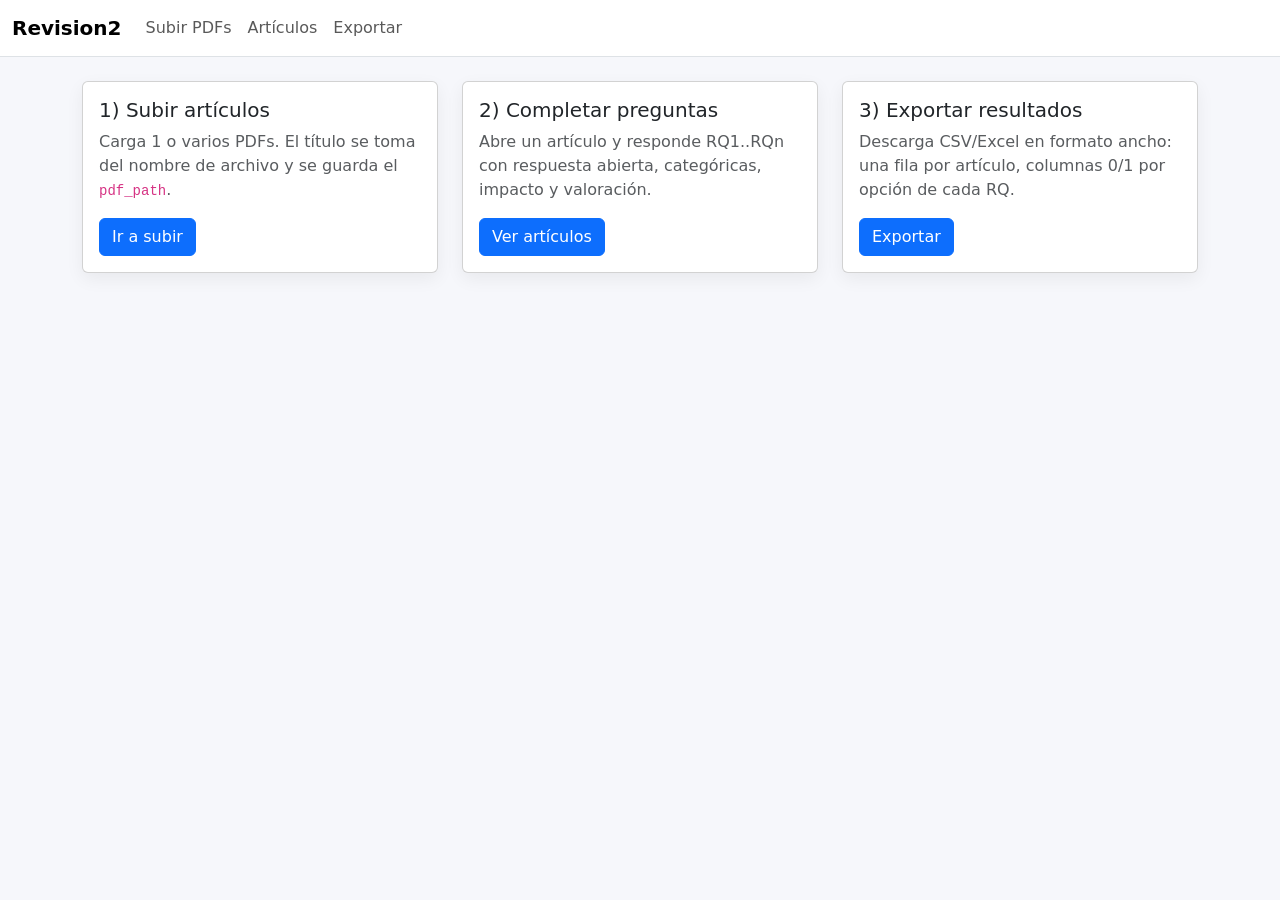
==== frontend/index.html @ 260f1567 "version1 funcional" ====
<!doctype html>
<html lang="es">

<head>
    <meta charset="utf-8" />
    <meta name="viewport" content="width=device-width, initial-scale=1" />
    <title>Revisión Sistemática — Inicio</title>
    <link rel="stylesheet" href="https://cdn.jsdelivr.net/npm/bootstrap@5.3.2/dist/css/bootstrap.min.css" />
    <link rel="stylesheet" href="assets/styles.css" />
</head>

<body data-page="home">
    <nav class="navbar navbar-expand-lg bg-white border-bottom sticky-top">
        <div class="container-fluid">
            <a class="navbar-brand fw-semibold" href="index.html">Revision2</a>
            <button class="navbar-toggler" type="button" data-bs-toggle="collapse" data-bs-target="#nav"
                aria-controls="nav" aria-expanded="false" aria-label="Toggle navigation">
                <span class="navbar-toggler-icon"></span>
            </button>
            <div class="collapse navbar-collapse" id="nav">
                <ul class="navbar-nav me-auto mb-2 mb-lg-0">
                    <li class="nav-item"><a class="nav-link" href="upload.html">Subir PDFs</a></li>
                    <li class="nav-item"><a class="nav-link" href="articulos.html">Artículos</a></li>
                    <li class="nav-item"><a class="nav-link" href="export.html">Exportar</a></li>
                </ul>
            </div>
        </div>
    </nav>


    <main class="container py-4">
        <div class="row g-4">
            <div class="col-lg-4">
                <div class="card card-hover shadow-soft">
                    <div class="card-body">
                        <h5 class="card-title">1) Subir artículos</h5>
                        <p class="text-muted">Carga 1 o varios PDFs. El título se toma del nombre de archivo y se guarda
                            el <code>pdf_path</code>.</p>
                        <a href="upload.html" class="btn btn-primary">Ir a subir</a>
                    </div>
                </div>
            </div>
            <div class="col-lg-4">
                <div class="card card-hover shadow-soft">
                    <div class="card-body">
                        <h5 class="card-title">2) Completar preguntas</h5>
                        <p class="text-muted">Abre un artículo y responde RQ1..RQn con respuesta abierta, categóricas,
                            impacto y valoración.</p>
                        <a href="articulos.html" class="btn btn-primary">Ver artículos</a>
                    </div>
                </div>
            </div>
            <div class="col-lg-4">
                <div class="card card-hover shadow-soft">
                    <div class="card-body">
                        <h5 class="card-title">3) Exportar resultados</h5>
                        <p class="text-muted">Descarga CSV/Excel en formato ancho: una fila por artículo, columnas 0/1
                            por opción de cada RQ.</p>
                        <a href="export.html" class="btn btn-primary">Exportar</a>
                    </div>
                </div>
            </div>
        </div>
    </main>


    <script src="https://cdn.jsdelivr.net/npm/bootstrap@5.3.2/dist/js/bootstrap.bundle.min.js"></script>
    <script src="assets/app.js"></script>
</body>

</html>
---- frontend/assets/styles.css ----
body {
    background: #f6f7fb
}

.shadow-soft {
    box-shadow: 0 6px 18px rgba(0, 0, 0, .06)
}

.card-hover {
    transition: transform .12s ease, box-shadow .12s ease
}

.card-hover:hover {
    transform: translateY(-2px);
    box-shadow: 0 10px 22px rgba(0, 0, 0, .08)
}

.sticky-card {
    position: sticky;
    top: 12px
}

.autosize {
    overflow: hidden
}

.badge-ok {
    background: #198754
}

.badge-miss {
    background: #6c757d
}

.label-pill {
    font-size: .75rem;
    border: 1px solid #dee2e6;
    border-radius: 999px;
    padding: .125rem .5rem;
    background: #fff
}

.checkbox-grid {
    display: grid;
    grid-template-columns: repeat(auto-fill, minmax(220px, 1fr));
    gap: .25rem .75rem
}
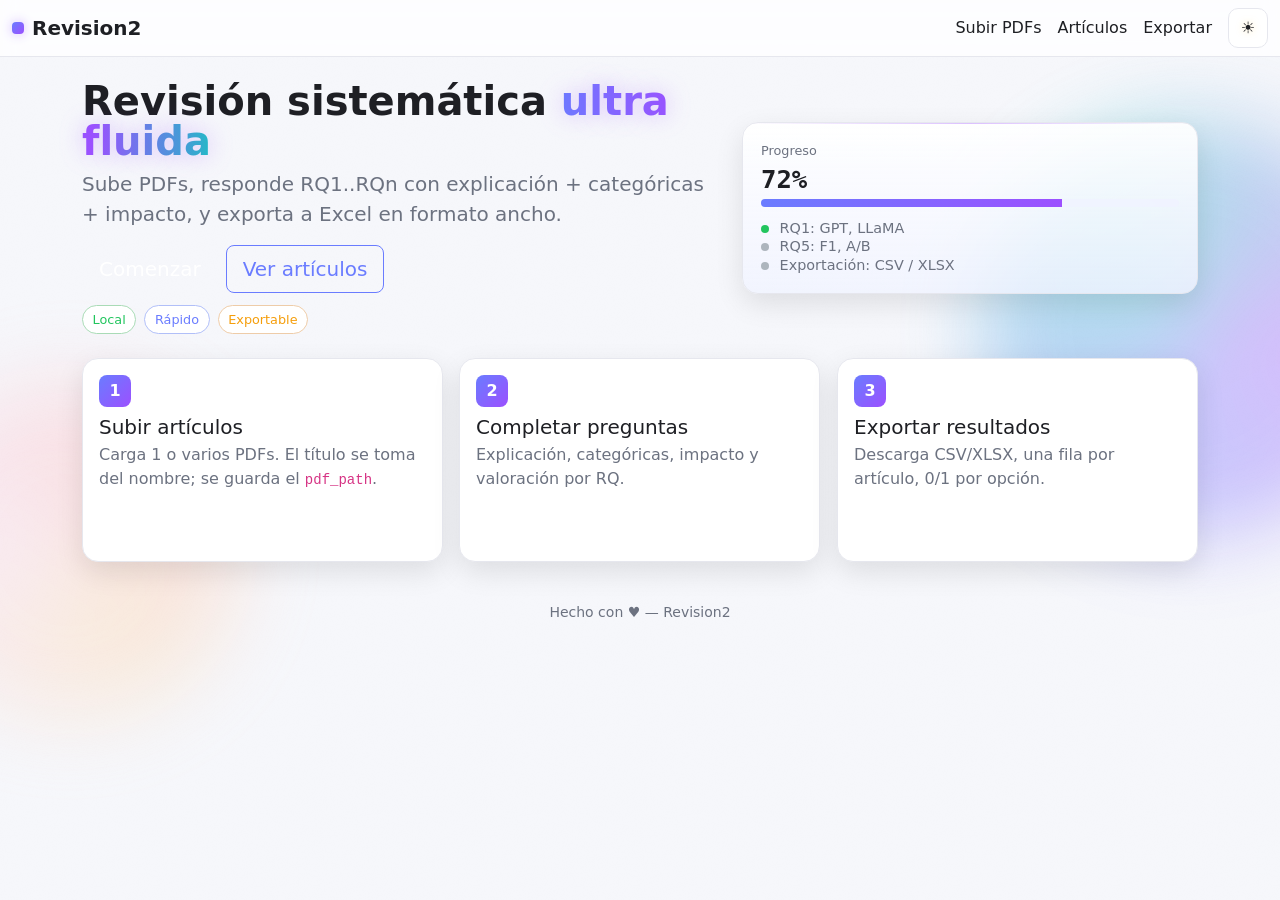
==== commit 6f441747: "mejorado la parte visual del index" ====
--- a/frontend/index.html
+++ b/frontend/index.html
@@ -1,71 +1,174 @@
 <!doctype html>
 <html lang="es">
+<head>
+  <meta charset="utf-8" />
+  <meta name="viewport" content="width=device-width, initial-scale=1" />
+  <title>Revisión Sistemática — Inicio</title>
+  <link rel="stylesheet" href="https://cdn.jsdelivr.net/npm/bootstrap@5.3.2/dist/css/bootstrap.min.css" />
+  <link rel="stylesheet" href="assets/styles.css" />
+</head>
+<body data-page="home" class="theme-init">
+  <!-- Decor -->
+  <div class="decor decor-blob-1"></div>
+  <div class="decor decor-blob-2"></div>
+  <div class="noise"></div>
 
-<head>
-    <meta charset="utf-8" />
-    <meta name="viewport" content="width=device-width, initial-scale=1" />
-    <title>Revisión Sistemática — Inicio</title>
-    <link rel="stylesheet" href="https://cdn.jsdelivr.net/npm/bootstrap@5.3.2/dist/css/bootstrap.min.css" />
-    <link rel="stylesheet" href="assets/styles.css" />
-</head>
+  <!-- NAV -->
+  <nav class="navbar navbar-expand-lg nav-glass sticky-top">
+    <div class="container-fluid">
+      <a class="navbar-brand fw-semibold d-flex align-items-center gap-2" href="index.html">
+        <span class="brand-chip"></span> Revision2
+      </a>
+      <div class="d-flex align-items-center gap-2 d-lg-none ms-auto">
+        <button id="themeToggleSm" class="btn btn-icon" aria-label="Cambiar tema">
+          <span class="icon-sun"></span><span class="icon-moon"></span>
+        </button>
+        <button class="navbar-toggler" type="button" data-bs-toggle="collapse" data-bs-target="#nav"
+                aria-controls="nav" aria-expanded="false" aria-label="Toggle navigation">
+          <span class="navbar-toggler-icon" style="filter: var(--icon-filter)"></span>
+        </button>
+      </div>
+      <div class="collapse navbar-collapse" id="nav">
+        <ul class="navbar-nav ms-auto mb-2 mb-lg-0 align-items-lg-center">
+          <li class="nav-item"><a class="nav-link" href="upload.html">Subir PDFs</a></li>
+          <li class="nav-item"><a class="nav-link" href="articulos.html">Artículos</a></li>
+          <li class="nav-item me-lg-2"><a class="nav-link" href="export.html">Exportar</a></li>
+          <li class="nav-item d-none d-lg-block">
+            <button id="themeToggle" class="btn btn-icon" aria-label="Cambiar tema">
+              <span class="icon-sun"></span><span class="icon-moon"></span>
+            </button>
+          </li>
+        </ul>
+      </div>
+    </div>
+  </nav>
 
-<body data-page="home">
-    <nav class="navbar navbar-expand-lg bg-white border-bottom sticky-top">
-        <div class="container-fluid">
-            <a class="navbar-brand fw-semibold" href="index.html">Revision2</a>
-            <button class="navbar-toggler" type="button" data-bs-toggle="collapse" data-bs-target="#nav"
-                aria-controls="nav" aria-expanded="false" aria-label="Toggle navigation">
-                <span class="navbar-toggler-icon"></span>
-            </button>
-            <div class="collapse navbar-collapse" id="nav">
-                <ul class="navbar-nav me-auto mb-2 mb-lg-0">
-                    <li class="nav-item"><a class="nav-link" href="upload.html">Subir PDFs</a></li>
-                    <li class="nav-item"><a class="nav-link" href="articulos.html">Artículos</a></li>
-                    <li class="nav-item"><a class="nav-link" href="export.html">Exportar</a></li>
-                </ul>
+  <!-- HERO -->
+  <header class="hero container py-4">
+    <div class="row align-items-center g-3">
+      <div class="col-lg-7">
+        <h1 class="display-6 fw-bold lh-1 mb-2 reveal-up">
+          Revisión sistemática <span class="txt-neon">ultra fluida</span>
+        </h1>
+        <p class="lead text-muted mb-3 reveal-up" style="--delay:.06s">
+          Sube PDFs, responde RQ1..RQn con explicación + categóricas + impacto, y exporta a Excel en formato ancho.
+        </p>
+        <div class="d-flex flex-wrap gap-2 reveal-up" style="--delay:.12s">
+          <a href="upload.html" class="btn btn-primary btn-lg glow">Comenzar</a>
+          <a href="articulos.html" class="btn btn-outline-primary btn-lg">Ver artículos</a>
+        </div>
+        <div class="badges-row reveal-up" style="--delay:.18s">
+          <span class="chip chip-ok">Local</span>
+          <span class="chip chip-info">Rápido</span>
+          <span class="chip chip-warn">Exportable</span>
+        </div>
+      </div>
+      <div class="col-lg-5">
+        <div class="hud-card tilt reveal-up" style="--delay:.12s" data-tilt>
+          <div class="hud-grid">
+            <div class="hud-kpi">
+              <div class="kpi-label">Progreso</div>
+              <div class="kpi-value">72%</div>
+              <div class="progress progress-thin"><div class="progress-bar" style="width:72%"></div></div>
             </div>
+            <div class="hud-log">
+              <div class="dot dot-ok"></div> RQ1: GPT, LLaMA<br/>
+              <div class="dot"></div> RQ5: F1, A/B<br/>
+              <div class="dot"></div> Exportación: CSV / XLSX
+            </div>
+          </div>
+          <div class="scanline"></div>
         </div>
-    </nav>
+      </div>
+    </div>
+  </header>
 
+  <!-- ACCIONES -->
+  <main class="container pb-4">
+    <div class="row g-3">
+      <div class="col-lg-4">
+        <div class="card action-card tilt" data-tilt>
+          <div class="card-body">
+            <div class="step">1</div>
+            <h5 class="card-title mb-1">Subir artículos</h5>
+            <p class="text-muted mb-3">Carga 1 o varios PDFs. El título se toma del nombre; se guarda el <code>pdf_path</code>.</p>
+            <a href="upload.html" class="btn btn-primary w-100">Ir a subir</a>
+          </div>
+        </div>
+      </div>
+      <div class="col-lg-4">
+        <div class="card action-card tilt" data-tilt>
+          <div class="card-body">
+            <div class="step">2</div>
+            <h5 class="card-title mb-1">Completar preguntas</h5>
+            <p class="text-muted mb-3">Explicación, categóricas, impacto y valoración por RQ.</p>
+            <a href="articulos.html" class="btn btn-primary w-100">Ir a artículos</a>
+          </div>
+        </div>
+      </div>
+      <div class="col-lg-4">
+        <div class="card action-card tilt" data-tilt>
+          <div class="card-body">
+            <div class="step">3</div>
+            <h5 class="card-title mb-1">Exportar resultados</h5>
+            <p class="text-muted mb-3">Descarga CSV/XLSX, una fila por artículo, 0/1 por opción.</p>
+            <a href="export.html" class="btn btn-primary w-100">Exportar</a>
+          </div>
+        </div>
+      </div>
+    </div>
+  </main>
 
-    <main class="container py-4">
-        <div class="row g-4">
-            <div class="col-lg-4">
-                <div class="card card-hover shadow-soft">
-                    <div class="card-body">
-                        <h5 class="card-title">1) Subir artículos</h5>
-                        <p class="text-muted">Carga 1 o varios PDFs. El título se toma del nombre de archivo y se guarda
-                            el <code>pdf_path</code>.</p>
-                        <a href="upload.html" class="btn btn-primary">Ir a subir</a>
-                    </div>
-                </div>
-            </div>
-            <div class="col-lg-4">
-                <div class="card card-hover shadow-soft">
-                    <div class="card-body">
-                        <h5 class="card-title">2) Completar preguntas</h5>
-                        <p class="text-muted">Abre un artículo y responde RQ1..RQn con respuesta abierta, categóricas,
-                            impacto y valoración.</p>
-                        <a href="articulos.html" class="btn btn-primary">Ver artículos</a>
-                    </div>
-                </div>
-            </div>
-            <div class="col-lg-4">
-                <div class="card card-hover shadow-soft">
-                    <div class="card-body">
-                        <h5 class="card-title">3) Exportar resultados</h5>
-                        <p class="text-muted">Descarga CSV/Excel en formato ancho: una fila por artículo, columnas 0/1
-                            por opción de cada RQ.</p>
-                        <a href="export.html" class="btn btn-primary">Exportar</a>
-                    </div>
-                </div>
-            </div>
-        </div>
-    </main>
+  <footer class="py-3 small text-center text-muted">
+    Hecho con <span class="heart">♥</span> — Revision2
+  </footer>
 
+  <script src="https://cdn.jsdelivr.net/npm/bootstrap@5.3.2/dist/js/bootstrap.bundle.min.js"></script>
+  <script>
+    // Tema: persistencia y toggle
+    const THEME_KEY = 'rev2-theme';
+    function applyTheme(mode){
+      document.documentElement.setAttribute('data-theme', mode);
+      localStorage.setItem(THEME_KEY, mode);
+    }
+    (function initTheme(){
+      const saved = localStorage.getItem(THEME_KEY);
+      if(saved){ applyTheme(saved); }
+      else {
+        const preferDark = window.matchMedia && window.matchMedia('(prefers-color-scheme: dark)').matches;
+        applyTheme(preferDark? 'dark':'light');
+      }
+      document.body.classList.remove('theme-init');
+    })();
+    function toggleTheme(){
+      const cur = document.documentElement.getAttribute('data-theme') || 'light';
+      applyTheme(cur === 'light' ? 'dark' : 'light');
+    }
+    document.getElementById('themeToggle')?.addEventListener('click', toggleTheme);
+    document.getElementById('themeToggleSm')?.addEventListener('click', toggleTheme);
 
-    <script src="https://cdn.jsdelivr.net/npm/bootstrap@5.3.2/dist/js/bootstrap.bundle.min.js"></script>
-    <script src="assets/app.js"></script>
+    // Reveal on view
+    const io = new IntersectionObserver(es=>{
+      es.forEach(e=>{ if(e.isIntersecting){ e.target.classList.add('in'); io.unobserve(e.target); }});
+    }, {threshold:.2});
+    document.querySelectorAll('.reveal-up').forEach(el=> io.observe(el));
+
+    // Tilt suave
+    document.querySelectorAll('[data-tilt]').forEach(card=>{
+      let rX=0, rY=0;
+      card.addEventListener('mousemove', (e)=>{
+        const b = card.getBoundingClientRect();
+        const cx = b.left + b.width/2;
+        const cy = b.top + b.height/2;
+        const dx = (e.clientX - cx) / (b.width/2);
+        const dy = (e.clientY - cy) / (b.height/2);
+        rX = (dy * -5); rY = (dx * 5);
+        card.style.transform = `perspective(900px) rotateX(${rX}deg) rotateY(${rY}deg) translateZ(0)`;
+      });
+      card.addEventListener('mouseleave', ()=>{
+        card.style.transform = 'perspective(900px) rotateX(0) rotateY(0)';
+      });
+    });
+  </script>
 </body>
-
-</html>+</html>
--- a/frontend/assets/styles.css
+++ b/frontend/assets/styles.css
@@ -1,47 +1,455 @@
+/* ===== THEME TOKENS ===== */
+:root {
+    --bg: #f6f7fb;
+    --surface: #ffffff;
+    --surface-2: #f0f3ff;
+    --text: #1e1f24;
+    --muted: #6c7280;
+    --border: #e6e7ee;
+    --primary: #6a7cff;
+    /* violeta-azulado */
+    --primary-2: #19c2c2;
+    /* cian */
+    --accent: #9c50ff;
+    /* neón violeta */
+    --success: #22c55e;
+    --warning: #f59e0b;
+    --shadow: 0 10px 28px rgba(0, 0, 0, .10);
+    --icon-filter: invert(0);
+}
+
+:root[data-theme="dark"] {
+    --bg: #0e1116;
+    --surface: #131720cc;
+    --surface-2: #0f1320;
+    --text: #e9ebef;
+    --muted: #a1a6b3;
+    --border: #1f2532;
+    --primary: #7c8cff;
+    --primary-2: #23d3d3;
+    --accent: #b07aff;
+    --success: #28d16f;
+    --warning: #ffb545;
+    --shadow: 0 14px 40px rgba(0, 0, 0, .45);
+    --icon-filter: invert(1);
+}
+
+html,
 body {
-    background: #f6f7fb
-}
-
-.shadow-soft {
-    box-shadow: 0 6px 18px rgba(0, 0, 0, .06)
-}
-
-.card-hover {
-    transition: transform .12s ease, box-shadow .12s ease
-}
-
-.card-hover:hover {
+    height: 100%
+}
+
+body {
+    background: var(--bg);
+    color: var(--text);
+}
+
+/* ===== GLASS NAV ===== */
+.nav-glass {
+    backdrop-filter: saturate(150%) blur(10px);
+    background: color-mix(in oklab, var(--surface) 78%, transparent);
+    border-bottom: 1px solid var(--border);
+}
+
+.navbar-brand,
+.nav-link {
+    color: var(--text)
+}
+
+.nav-link:hover {
+    color: var(--primary)
+}
+
+.btn-icon {
+    border: 1px solid var(--border);
+    background: var(--surface);
+    color: var(--text);
+    width: 40px;
+    height: 40px;
+    border-radius: 10px;
+    display: grid;
+    place-items: center;
+    position: relative;
+}
+
+.btn-icon .icon-sun,
+.btn-icon .icon-moon {
+    position: absolute;
+    inset: 0;
+    display: grid;
+    place-items: center;
+    transition: opacity .2s ease, transform .2s ease;
+}
+
+.btn-icon .icon-sun::before {
+    content: "☀";
+    filter: drop-shadow(0 0 4px rgba(255, 180, 0, .35));
+}
+
+.btn-icon .icon-moon::before {
+    content: "🌙";
+    filter: drop-shadow(0 0 4px rgba(120, 120, 255, .35));
+}
+
+:root[data-theme="light"] .btn-icon .icon-sun {
+    opacity: 1;
+    transform: scale(1)
+}
+
+:root[data-theme="light"] .btn-icon .icon-moon {
+    opacity: 0;
+    transform: scale(.5)
+}
+
+:root[data-theme="dark"] .btn-icon .icon-sun {
+    opacity: 0;
+    transform: scale(.5)
+}
+
+:root[data-theme="dark"] .btn-icon .icon-moon {
+    opacity: 1;
+    transform: scale(1)
+}
+
+/* ===== DECOR ===== */
+.noise {
+    pointer-events: none;
+    position: fixed;
+    inset: 0;
+    opacity: .03;
+    mix-blend-mode: multiply;
+    background-image: url("data:image/svg+xml,%3Csvg xmlns='http://www.w3.org/2000/svg' width='160' height='160' viewBox='0 0 160 160'%3E%3Cfilter id='n'%3E%3CfeTurbulence type='fractalNoise' baseFrequency='.9' numOctaves='2' stitchTiles='stitch'/%3E%3CfeColorMatrix type='saturate' values='0'/%3E%3C/filter%3E%3Crect width='100%25' height='100%25' filter='url(%23n)' opacity='.25'/%3E%3C/svg%3E");
+    z-index: 0;
+}
+
+.decor {
+    position: fixed;
+    filter: blur(40px);
+    opacity: .35;
+    z-index: 0
+}
+
+.decor-blob-1 {
+    width: 420px;
+    height: 420px;
+    right: -120px;
+    top: 120px;
+    border-radius: 50%;
+    background: conic-gradient(from 210deg, var(--primary), var(--primary-2), var(--accent), var(--primary));
+    animation: drift 24s ease-in-out infinite;
+}
+
+.decor-blob-2 {
+    width: 340px;
+    height: 340px;
+    left: -100px;
+    bottom: 180px;
+    border-radius: 50%;
+    background: conic-gradient(from 30deg, #ffb3b3, #ffd6a5, #ffd6e7, #ffb3b3);
+    animation: drift 28s ease-in-out infinite reverse;
+}
+
+@keyframes drift {
+
+    0%,
+    100% {
+        transform: translate(0, 0) rotate(0)
+    }
+
+    50% {
+        transform: translate(24px, -20px) rotate(12deg)
+    }
+}
+
+/* ===== BRAND ===== */
+.brand-chip {
+    width: 12px;
+    height: 12px;
+    border-radius: 4px;
+    background: linear-gradient(135deg, var(--primary), var(--accent));
+    box-shadow: 0 0 12px color-mix(in oklab, var(--accent) 40%, transparent);
+    display: inline-block;
+}
+
+/* ===== HERO ===== */
+.hero {
+    position: relative;
+    z-index: 1
+}
+
+.txt-neon {
+    background: linear-gradient(90deg, var(--primary), var(--accent) 50%, var(--primary-2));
+    -webkit-background-clip: text;
+    background-clip: text;
+    color: transparent;
+    text-shadow: 0 0 24px color-mix(in oklab, var(--accent) 35%, transparent);
+}
+
+.badges-row {
+    display: flex;
+    gap: .5rem;
+    margin-top: .75rem
+}
+
+.chip {
+    padding: .25rem .6rem;
+    border-radius: 999px;
+    font-size: .8rem;
+    border: 1px solid var(--border);
+    background: var(--surface);
+    color: var(--muted);
+}
+
+.chip-ok {
+    color: var(--success);
+    border-color: color-mix(in oklab, var(--success) 40%, var(--border))
+}
+
+.chip-info {
+    color: var(--primary);
+    border-color: color-mix(in oklab, var(--primary) 40%, var(--border))
+}
+
+.chip-warn {
+    color: var(--warning);
+    border-color: color-mix(in oklab, var(--warning) 40%, var(--border))
+}
+
+/* ===== HUD Card ===== */
+.hud-card {
+    position: relative;
+    border: 1px solid var(--border);
+    border-radius: 16px;
+    background: linear-gradient(180deg, color-mix(in oklab, var(--surface) 92%, transparent), color-mix(in oklab, var(--surface-2) 80%, transparent));
+    box-shadow: var(--shadow);
+    padding: 18px;
+    overflow: hidden;
+}
+
+.hud-grid {
+    display: grid;
+    grid-template-columns: 1fr;
+    gap: 12px
+}
+
+.hud-kpi .kpi-label {
+    font-size: .8rem;
+    color: var(--muted)
+}
+
+.hud-kpi .kpi-value {
+    font-family: ui-monospace, SFMono-Regular, Menlo, Consolas, monospace;
+    font-weight: 700;
+    font-size: 1.6rem
+}
+
+.progress-thin {
+    height: 8px;
+    background: color-mix(in oklab, var(--surface-2) 80%, transparent)
+}
+
+.progress-thin .progress-bar {
+    background: linear-gradient(90deg, var(--primary), var(--accent))
+}
+
+.hud-log {
+    font-size: .9rem;
+    color: var(--muted);
+    line-height: 1.3
+}
+
+.dot {
+    width: 8px;
+    height: 8px;
+    border-radius: 50%;
+    background: #adb5bd;
+    display: inline-block;
+    margin-right: 6px
+}
+
+.dot-ok {
+    background: var(--success)
+}
+
+.scanline {
+    position: absolute;
+    left: 0;
+    right: 0;
+    top: 0;
+    height: 1px;
+    background: linear-gradient(90deg, transparent, var(--accent), transparent);
+    opacity: .35;
+    animation: scan 3s linear infinite;
+}
+
+@keyframes scan {
+    0% {
+        transform: translateX(-100%)
+    }
+
+    100% {
+        transform: translateX(100%)
+    }
+}
+
+/* ===== Action Cards ===== */
+.action-card {
+    border: 1px solid var(--border);
+    border-radius: 16px;
+    background: var(--surface);
+    box-shadow: var(--shadow);
+    transition: transform .14s ease, box-shadow .14s ease;
+}
+
+.action-card:hover {
     transform: translateY(-2px);
-    box-shadow: 0 10px 22px rgba(0, 0, 0, .08)
-}
-
-.sticky-card {
-    position: sticky;
-    top: 12px
-}
-
-.autosize {
-    overflow: hidden
-}
-
-.badge-ok {
-    background: #198754
-}
-
-.badge-miss {
-    background: #6c757d
-}
-
-.label-pill {
-    font-size: .75rem;
-    border: 1px solid #dee2e6;
-    border-radius: 999px;
-    padding: .125rem .5rem;
-    background: #fff
-}
-
-.checkbox-grid {
+    box-shadow: 0 16px 40px rgba(0, 0, 0, .14);
+}
+
+.step {
+    width: 32px;
+    height: 32px;
+    border-radius: 8px;
     display: grid;
-    grid-template-columns: repeat(auto-fill, minmax(220px, 1fr));
-    gap: .25rem .75rem
+    place-items: center;
+    background: linear-gradient(135deg, var(--primary), var(--accent));
+    color: #fff;
+    font-weight: 700;
+    margin-bottom: .5rem;
+}
+
+/* ===== Buttons ===== */
+.btn-primary {
+    --bs-btn-bg: linear-gradient(90deg, var(--primary), var(--accent));
+    --bs-btn-border-color: transparent;
+    --bs-btn-hover-bg: linear-gradient(90deg, var(--accent), var(--primary));
+    --bs-btn-hover-border-color: transparent;
+    color: #fff;
+}
+
+.btn-outline-primary {
+    --bs-btn-color: var(--primary);
+    --bs-btn-border-color: var(--primary);
+    --bs-btn-hover-bg: color-mix(in oklab, var(--primary) 10%, transparent);
+    --bs-btn-hover-border-color: var(--primary);
+}
+
+.glow {
+    box-shadow: 0 0 0 rgba(0, 0, 0, 0);
+    animation: glow 2.2s ease-in-out infinite
+}
+
+@keyframes glow {
+
+    0%,
+    100% {
+        box-shadow: 0 0 0 rgba(0, 0, 0, 0)
+    }
+
+    50% {
+        box-shadow: 0 14px 30px color-mix(in oklab, var(--accent) 35%, transparent)
+    }
+}
+
+/* ===== Reveal / Tilt ===== */
+.reveal-up {
+    transform: translateY(10px);
+    opacity: 0;
+    transition: .45s ease;
+}
+
+.reveal-up.in {
+    transform: translateY(0);
+    opacity: 1;
+    transition-delay: var(--delay, 0s);
+}
+
+.tilt {
+    will-change: transform;
+    transform: perspective(900px) rotateX(0) rotateY(0);
+    transition: transform .22s ease-out
+}
+
+/* ===== Utilities / Compact ===== */
+.text-muted {
+    color: var(--muted) !important
+}
+
+.card-title {
+    color: var(--text)
+}
+
+.theme-init {
+    visibility: hidden
+}
+
+/* evita flash al aplicar tema */
+
+
+/* --- Upload: drag & drop + lista + progreso --- */
+.dropzone {
+    border: 2px dashed var(--border);
+    border-radius: 14px;
+    background: color-mix(in oklab, var(--surface) 90%, transparent);
+    padding: 22px;
+    transition: border-color .2s ease, background .2s ease;
+}
+
+.dropzone.dragover {
+    border-color: var(--primary);
+    background: color-mix(in oklab, var(--surface-2) 80%, transparent);
+}
+
+.dz-inner .dz-icon {
+    font-size: 2rem
+}
+
+.dz-inner .dz-title {
+    font-weight: 600;
+    margin-top: 6px
+}
+
+.dz-inner .dz-sub {
+    color: var(--muted);
+    margin: 6px 0
+}
+
+#fileList .list-group-item {
+    display: flex;
+    align-items: center;
+    justify-content: space-between;
+    gap: 12px;
+    padding: 10px 12px;
+    border-color: var(--border);
+}
+
+.file-meta {
+    display: flex;
+    align-items: center;
+    gap: 10px
+}
+
+.file-name {
+    font-weight: 600
+}
+
+.file-size {
+    color: var(--muted);
+    font-size: .85rem
+}
+
+.file-status {
+    display: flex;
+    align-items: center;
+    gap: 8px
+}
+
+.badge-up {
+    background: linear-gradient(90deg, var(--primary), var(--accent));
+    color: #fff
+}
+
+.small-note {
+    color: var(--muted);
+    font-size: .85rem
 }
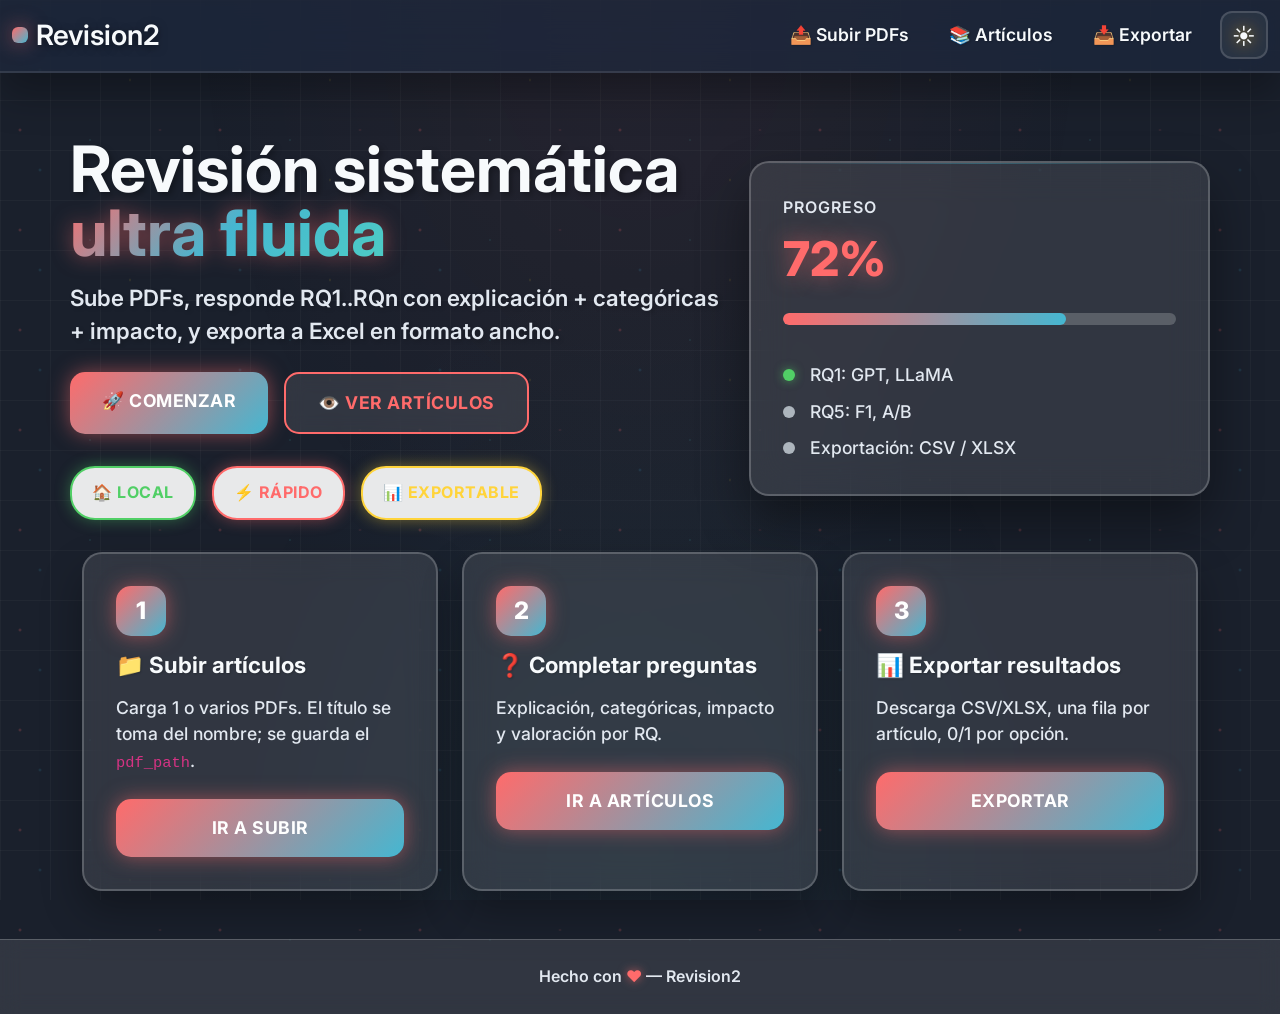
==== commit 77710af7: "para desplegar" ====
--- a/frontend/index.html
+++ b/frontend/index.html
@@ -5,12 +5,600 @@
   <meta name="viewport" content="width=device-width, initial-scale=1" />
   <title>Revisión Sistemática — Inicio</title>
   <link rel="stylesheet" href="https://cdn.jsdelivr.net/npm/bootstrap@5.3.2/dist/css/bootstrap.min.css" />
-  <link rel="stylesheet" href="assets/styles.css" />
+  <link rel="stylesheet" href="assets/styles.css?v=7" />
+  <link rel="preconnect" href="https://fonts.googleapis.com">
+  <link rel="preconnect" href="https://fonts.gstatic.com" crossorigin>
+  <link href="https://fonts.googleapis.com/css2?family=Inter:wght@400;500;600;700;800&display=swap" rel="stylesheet">
+  <style>
+    /* ===== VARIABLES MEJORADAS ===== */
+    :root {
+      --bg: linear-gradient(135deg, #2d3748 0%, #1a202c 50%, #171923 100%);
+      --surface: rgba(45, 55, 72, 0.9);
+      --surface-2: rgba(26, 32, 44, 0.85);
+      --text: #e2e8f0;
+      --text-strong: #f7fafc;
+      --muted: #a0aec0;
+      --border: rgba(102, 126, 234, 0.3);
+      --primary: #ff6b6b;
+      --primary-2: #4ecdc4;
+      --accent: #45b7d1;
+      --success: #51cf66;
+      --warning: #ffd43b;
+      --shadow: 0 20px 40px rgba(0, 0, 0, 0.3);
+      --shadow-strong: 0 25px 50px rgba(0, 0, 0, 0.4);
+      --icon-filter: invert(1);
+      --glow-primary: 0 0 20px rgba(255, 107, 107, 0.5);
+      --glow-accent: 0 0 20px rgba(69, 183, 209, 0.5);
+    }
+
+    :root[data-theme="dark"] {
+      --bg: linear-gradient(135deg, #0f1419 0%, #1a1b23 50%, #252730 100%);
+      --surface: rgba(15, 20, 25, 0.95);
+      --surface-2: rgba(26, 27, 35, 0.9);
+      --text: #cbd5e0;
+      --text-strong: #e2e8f0;
+      --muted: #718096;
+      --border: rgba(69, 183, 209, 0.25);
+      --primary: #ff8a80;
+      --primary-2: #64ffda;
+      --accent: #40c4ff;
+      --success: #69f0ae;
+      --warning: #ffab40;
+      --shadow: 0 20px 40px rgba(0, 0, 0, 0.6);
+      --shadow-strong: 0 25px 50px rgba(0, 0, 0, 0.8);
+      --icon-filter: invert(1);
+      --glow-primary: 0 0 15px rgba(255, 138, 128, 0.4);
+      --glow-accent: 0 0 15px rgba(64, 196, 255, 0.4);
+    }
+
+    /* ===== RESET Y BASE ===== */
+    * {
+      font-family: 'Inter', -apple-system, BlinkMacSystemFont, sans-serif;
+    }
+
+    html, body {
+      height: 100%;
+      font-weight: 500;
+    }
+
+    body {
+      background: #1a202c;
+      color: var(--text-strong);
+      position: relative;
+      overflow-x: hidden;
+      line-height: 1.6;
+    }
+
+    /* ===== FONDO ANIMADO SUTIL ===== */
+    body::before {
+      content: '';
+      position: fixed;
+      top: 0;
+      left: 0;
+      width: 100%;
+      height: 100%;
+      background: #1a202c;
+      z-index: -5;
+    }
+
+    body::after {
+      content: '';
+      position: fixed;
+      top: 0;
+      left: 0;
+      width: 200%;
+      height: 200%;
+      background-image: 
+        radial-gradient(2px 2px at 20px 30px, rgba(255, 107, 107, 0.3), transparent),
+        radial-gradient(2px 2px at 40px 70px, rgba(69, 183, 209, 0.2), transparent),
+        radial-gradient(1px 1px at 90px 40px, rgba(78, 205, 196, 0.3), transparent),
+        radial-gradient(1px 2px at 130px 80px, rgba(255, 212, 59, 0.2), transparent),
+        radial-gradient(2px 1px at 160px 30px, rgba(255, 107, 107, 0.2), transparent);
+      background-repeat: repeat;
+      background-size: 200px 100px;
+      animation: stars 120s linear infinite;
+      z-index: -4;
+    }
+
+    @keyframes stars {
+      from { transform: translateX(0); }
+      to { transform: translateX(-200px); }
+    }
+
+    /* Grid pattern sutil */
+    .grid-overlay {
+      position: fixed;
+      top: 0;
+      left: 0;
+      width: 100%;
+      height: 100%;
+      background-image: 
+        linear-gradient(rgba(255, 255, 255, 0.03) 1px, transparent 1px),
+        linear-gradient(90deg, rgba(255, 255, 255, 0.03) 1px, transparent 1px);
+      background-size: 50px 50px;
+      z-index: -3;
+      animation: grid-move 60s linear infinite;
+    }
+
+    @keyframes grid-move {
+      0% { transform: translate(0, 0); }
+      100% { transform: translate(50px, 50px); }
+    }
+
+    /* Ondas flotantes */
+    .wave-overlay {
+      position: fixed;
+      top: 0;
+      left: 0;
+      width: 100%;
+      height: 100%;
+      background: 
+        radial-gradient(ellipse at center top, rgba(255, 107, 107, 0.05) 0%, transparent 50%),
+        radial-gradient(ellipse at center bottom, rgba(69, 183, 209, 0.05) 0%, transparent 50%);
+      animation: wave-pulse 8s ease-in-out infinite alternate;
+      z-index: -2;
+    }
+
+    @keyframes wave-pulse {
+      0% { 
+        opacity: 0.3;
+        transform: scale(1) rotate(0deg);
+      }
+      100% { 
+        opacity: 0.7;
+        transform: scale(1.1) rotate(1deg);
+      }
+    }
+
+    /* ===== FONDO ANIMADO MEJORADO - ELIMINAMOS BLOBS ===== */
+    .noise {
+      pointer-events: none;
+      position: fixed;
+      inset: 0;
+      opacity: 0.02;
+      mix-blend-mode: overlay;
+      background-image: url("data:image/svg+xml,%3Csvg xmlns='http://www.w3.org/2000/svg' width='100' height='100' viewBox='0 0 100 100'%3E%3Cfilter id='n'%3E%3CfeTurbulence type='fractalNoise' baseFrequency='.9' numOctaves='2' stitchTiles='stitch'/%3E%3CfeColorMatrix type='saturate' values='0'/%3E%3C/filter%3E%3Crect width='100%25' height='100%25' filter='url(%23n)' opacity='.2'/%3E%3C/svg%3E");
+      z-index: -1;
+    }
+
+    /* Removemos todos los blobs */
+
+    /* ===== NAVEGACIÓN GLASS ===== */
+    .nav-glass {
+      backdrop-filter: saturate(180%) blur(20px);
+      background: rgba(45, 55, 72, 0.85);
+      border-bottom: 2px solid rgba(255, 255, 255, 0.1);
+      box-shadow: var(--shadow);
+    }
+
+    .navbar-brand {
+      color: var(--text-strong) !important;
+      font-weight: 800;
+      font-size: 1.75rem;
+      text-shadow: 0 2px 8px rgba(0, 0, 0, 0.5);
+    }
+
+    .brand-chip {
+      width: 16px;
+      height: 16px;
+      border-radius: 6px;
+      background: linear-gradient(135deg, var(--primary), var(--accent));
+      box-shadow: var(--glow-primary);
+      display: inline-block;
+      animation: pulse-glow 2s ease-in-out infinite alternate;
+    }
+
+    @keyframes pulse-glow {
+      0% { box-shadow: var(--glow-primary); }
+      100% { box-shadow: var(--glow-accent); }
+    }
+
+    .nav-link {
+      color: var(--text-strong) !important;
+      font-weight: 600;
+      font-size: 1.1rem;
+      padding: 0.75rem 1.25rem !important;
+      border-radius: 12px;
+      transition: all 0.3s cubic-bezier(0.4, 0, 0.2, 1);
+      text-shadow: 1px 1px 2px rgba(0, 0, 0, 0.2);
+    }
+
+    .nav-link:hover {
+      color: var(--primary) !important;
+      background: rgba(45, 55, 72, 0.8);
+      transform: translateY(-2px);
+      box-shadow: var(--glow-primary);
+    }
+
+    /* ===== BOTÓN TEMA MEJORADO ===== */
+    .btn-icon {
+      border: 2px solid rgba(255, 255, 255, 0.15);
+      background: rgba(45, 55, 72, 0.8);
+      color: var(--text-strong);
+      width: 48px;
+      height: 48px;
+      border-radius: 12px;
+      display: grid;
+      place-items: center;
+      position: relative;
+      transition: all 0.3s ease;
+      backdrop-filter: blur(10px);
+    }
+
+    .btn-icon:hover {
+      transform: scale(1.05);
+      box-shadow: var(--glow-accent);
+      background: rgba(69, 183, 209, 0.2);
+    }
+
+    .btn-icon .icon-sun::before {
+      content: "☀";
+      filter: drop-shadow(0 0 8px rgba(255, 180, 0, 0.8));
+      font-size: 1.4rem;
+    }
+
+    .btn-icon .icon-moon::before {
+      content: "🌙";
+      filter: drop-shadow(0 0 8px rgba(120, 120, 255, 0.8));
+      font-size: 1.4rem;
+    }
+
+    /* ===== HERO SECTION MEJORADA ===== */
+    .hero {
+      position: relative;
+      z-index: 1;
+      padding: 4rem 0 2rem;
+    }
+
+    .hero h1 {
+      font-size: 4rem;
+      font-weight: 800;
+      line-height: 1.1;
+      margin-bottom: 1.5rem;
+      color: var(--text-strong);
+      text-shadow: 3px 3px 6px rgba(0, 0, 0, 0.3);
+    }
+
+    .txt-neon {
+      background: linear-gradient(135deg, var(--primary) 0%, var(--accent) 50%, var(--primary-2) 100%);
+      -webkit-background-clip: text;
+      background-clip: text;
+      color: transparent;
+      text-shadow: none;
+      animation: neon-pulse 3s ease-in-out infinite alternate;
+      filter: drop-shadow(0 0 10px rgba(255, 107, 107, 0.5));
+    }
+
+    @keyframes neon-pulse {
+      0% { filter: drop-shadow(0 0 10px rgba(255, 107, 107, 0.5)); }
+      100% { filter: drop-shadow(0 0 20px rgba(69, 183, 209, 0.8)); }
+    }
+
+    .hero .lead {
+      font-size: 1.4rem;
+      font-weight: 600;
+      color: var(--text);
+      margin-bottom: 2rem;
+      text-shadow: 2px 2px 4px rgba(0, 0, 0, 0.2);
+      line-height: 1.5;
+    }
+
+    /* ===== BADGES MEJORADAS ===== */
+    .badges-row {
+      display: flex;
+      gap: 1rem;
+      margin-top: 2rem;
+      flex-wrap: wrap;
+    }
+
+    .chip {
+      padding: 0.75rem 1.25rem;
+      border-radius: 25px;
+      font-size: 1rem;
+      font-weight: 700;
+      border: 2px solid;
+      background: rgba(255, 255, 255, 0.9);
+      backdrop-filter: blur(10px);
+      transition: all 0.3s ease;
+      text-transform: uppercase;
+      letter-spacing: 0.5px;
+    }
+
+    .chip:hover {
+      transform: translateY(-3px) scale(1.05);
+    }
+
+    .chip-ok {
+      color: var(--success);
+      border-color: var(--success);
+      box-shadow: 0 0 15px rgba(81, 207, 102, 0.4);
+    }
+
+    .chip-info {
+      color: var(--primary);
+      border-color: var(--primary);
+      box-shadow: 0 0 15px rgba(255, 107, 107, 0.4);
+    }
+
+    .chip-warn {
+      color: var(--warning);
+      border-color: var(--warning);
+      box-shadow: 0 0 15px rgba(255, 212, 59, 0.4);
+    }
+
+    /* ===== HUD CARD MEJORADA ===== */
+    .hud-card {
+      position: relative;
+      border: 2px solid rgba(255, 255, 255, 0.2);
+      border-radius: 20px;
+      background: rgba(255, 255, 255, 0.1);
+      backdrop-filter: blur(20px);
+      box-shadow: var(--shadow-strong);
+      padding: 2rem;
+      overflow: hidden;
+      transition: all 0.3s ease;
+    }
+
+    .hud-card:hover {
+      transform: translateY(-10px);
+      box-shadow: 0 30px 60px rgba(0, 0, 0, 0.2);
+    }
+
+    .hud-kpi .kpi-label {
+      font-size: 1rem;
+      color: var(--text);
+      font-weight: 600;
+      text-transform: uppercase;
+      letter-spacing: 1px;
+    }
+
+    .hud-kpi .kpi-value {
+      font-family: 'Inter', monospace;
+      font-weight: 800;
+      font-size: 3rem;
+      color: var(--primary);
+      text-shadow: var(--glow-primary);
+    }
+
+    .progress-thin {
+      height: 12px;
+      background: rgba(255, 255, 255, 0.2);
+      border-radius: 6px;
+      overflow: hidden;
+    }
+
+    .progress-thin .progress-bar {
+      background: linear-gradient(90deg, var(--primary), var(--accent));
+      border-radius: 6px;
+      animation: progress-glow 2s ease-in-out infinite alternate;
+    }
+
+    @keyframes progress-glow {
+      0% { box-shadow: 0 0 10px rgba(255, 107, 107, 0.5); }
+      100% { box-shadow: 0 0 20px rgba(69, 183, 209, 0.8); }
+    }
+
+    .hud-log {
+      font-size: 1.1rem;
+      color: var(--text);
+      line-height: 1.6;
+      font-weight: 500;
+    }
+
+    .dot {
+      width: 12px;
+      height: 12px;
+      border-radius: 50%;
+      background: #adb5bd;
+      display: inline-block;
+      margin-right: 10px;
+      animation: dot-pulse 2s ease-in-out infinite;
+    }
+
+    .dot-ok {
+      background: var(--success);
+      box-shadow: 0 0 10px rgba(81, 207, 102, 0.6);
+    }
+
+    @keyframes dot-pulse {
+      0%, 100% { transform: scale(1); }
+      50% { transform: scale(1.2); }
+    }
+
+    /* ===== ACTION CARDS MEJORADAS ===== */
+    .action-card {
+      border: 2px solid rgba(255, 255, 255, 0.2);
+      border-radius: 20px;
+      background: rgba(255, 255, 255, 0.1);
+      backdrop-filter: blur(15px);
+      box-shadow: var(--shadow);
+      transition: all 0.3s cubic-bezier(0.4, 0, 0.2, 1);
+      overflow: hidden;
+      position: relative;
+    }
+
+    .action-card:hover {
+      transform: translateY(-8px) scale(1.02);
+      box-shadow: var(--shadow-strong);
+      border-color: var(--primary);
+    }
+
+    .action-card .card-body {
+      padding: 2rem;
+      position: relative;
+      z-index: 2;
+    }
+
+    .step {
+      width: 50px;
+      height: 50px;
+      border-radius: 15px;
+      display: grid;
+      place-items: center;
+      background: linear-gradient(135deg, var(--primary), var(--accent));
+      color: white;
+      font-weight: 800;
+      font-size: 1.5rem;
+      margin-bottom: 1rem;
+      box-shadow: var(--glow-primary);
+      animation: step-glow 3s ease-in-out infinite alternate;
+    }
+
+    @keyframes step-glow {
+      0% { box-shadow: var(--glow-primary); }
+      100% { box-shadow: var(--glow-accent); }
+    }
+
+    .card-title {
+      color: var(--text-strong);
+      font-weight: 700;
+      font-size: 1.4rem;
+      margin-bottom: 1rem;
+      text-shadow: 1px 1px 2px rgba(0, 0, 0, 0.2);
+    }
+
+    .action-card .text-muted {
+      color: var(--text) !important;
+      font-size: 1.1rem;
+      font-weight: 500;
+      line-height: 1.5;
+    }
+
+    /* ===== BOTONES MEJORADOS ===== */
+    .btn-primary {
+      background: linear-gradient(135deg, var(--primary), var(--accent));
+      border: none;
+      font-weight: 700;
+      font-size: 1.1rem;
+      padding: 1rem 2rem;
+      border-radius: 15px;
+      text-transform: uppercase;
+      letter-spacing: 0.5px;
+      transition: all 0.3s ease;
+      box-shadow: var(--glow-primary);
+    }
+
+    .btn-primary:hover {
+      transform: translateY(-3px) scale(1.05);
+      box-shadow: 0 15px 30px rgba(255, 107, 107, 0.4);
+      background: linear-gradient(135deg, var(--accent), var(--primary));
+    }
+
+    .btn-outline-primary {
+      border: 2px solid var(--primary);
+      color: var(--primary);
+      font-weight: 700;
+      font-size: 1.1rem;
+      padding: 1rem 2rem;
+      border-radius: 15px;
+      text-transform: uppercase;
+      letter-spacing: 0.5px;
+      background: rgba(255, 255, 255, 0.1);
+      backdrop-filter: blur(10px);
+      transition: all 0.3s ease;
+    }
+
+    .btn-outline-primary:hover {
+      background: var(--primary);
+      color: white;
+      transform: translateY(-3px) scale(1.05);
+      box-shadow: var(--glow-primary);
+    }
+
+    .glow {
+      animation: button-glow 2s ease-in-out infinite alternate;
+    }
+
+    @keyframes button-glow {
+      0% { box-shadow: var(--glow-primary); }
+      100% { box-shadow: var(--glow-accent); }
+    }
+
+    /* ===== REVEAL ANIMATIONS ===== */
+    .reveal-up {
+      transform: translateY(40px);
+      opacity: 0;
+      transition: all 0.8s cubic-bezier(0.4, 0, 0.2, 1);
+    }
+
+    .reveal-up.in {
+      transform: translateY(0);
+      opacity: 1;
+      transition-delay: var(--delay, 0s);
+    }
+
+    .tilt {
+      will-change: transform;
+      transform: perspective(1000px) rotateX(0) rotateY(0);
+      transition: transform 0.3s ease-out;
+    }
+
+    /* ===== UTILIDADES ===== */
+    .text-muted {
+      color: var(--muted) !important;
+    }
+
+    .theme-init {
+      visibility: hidden;
+    }
+
+    /* ===== FOOTER MEJORADO ===== */
+    footer {
+      position: relative;
+      z-index: 1;
+      background: rgba(255, 255, 255, 0.1);
+      backdrop-filter: blur(10px);
+      border-top: 1px solid rgba(255, 255, 255, 0.2);
+      color: var(--text);
+      font-weight: 600;
+    }
+
+    .heart {
+      color: var(--primary);
+      animation: heartbeat 2s ease-in-out infinite;
+      filter: drop-shadow(0 0 5px rgba(255, 107, 107, 0.6));
+    }
+
+    @keyframes heartbeat {
+      0%, 100% { transform: scale(1); }
+      50% { transform: scale(1.1); }
+    }
+
+    /* ===== RESPONSIVE MEJORADO ===== */
+    @media (max-width: 768px) {
+      .hero h1 {
+        font-size: 2.5rem;
+      }
+      
+      .hero .lead {
+        font-size: 1.2rem;
+      }
+      
+      .badges-row {
+        gap: 0.5rem;
+      }
+      
+      .chip {
+        padding: 0.5rem 1rem;
+        font-size: 0.9rem;
+      }
+      
+      .action-card .card-body {
+        padding: 1.5rem;
+      }
+      
+      .step {
+        width: 40px;
+        height: 40px;
+        font-size: 1.2rem;
+      }
+    }
+  </style>
 </head>
 <body data-page="home" class="theme-init">
-  <!-- Decor -->
-  <div class="decor decor-blob-1"></div>
-  <div class="decor decor-blob-2"></div>
+  <!-- Elementos de fondo animado -->
+  <div class="grid-overlay"></div>
+  <div class="wave-overlay"></div>
   <div class="noise"></div>
 
   <!-- NAV -->
@@ -30,9 +618,9 @@
       </div>
       <div class="collapse navbar-collapse" id="nav">
         <ul class="navbar-nav ms-auto mb-2 mb-lg-0 align-items-lg-center">
-          <li class="nav-item"><a class="nav-link" href="upload.html">Subir PDFs</a></li>
-          <li class="nav-item"><a class="nav-link" href="articulos.html">Artículos</a></li>
-          <li class="nav-item me-lg-2"><a class="nav-link" href="export.html">Exportar</a></li>
+          <li class="nav-item"><a class="nav-link" href="upload.html">📤 Subir PDFs</a></li>
+          <li class="nav-item"><a class="nav-link" href="articulos.html">📚 Artículos</a></li>
+          <li class="nav-item me-lg-2"><a class="nav-link" href="export.html">📥 Exportar</a></li>
           <li class="nav-item d-none d-lg-block">
             <button id="themeToggle" class="btn btn-icon" aria-label="Cambiar tema">
               <span class="icon-sun"></span><span class="icon-moon"></span>
@@ -43,38 +631,38 @@
     </div>
   </nav>
 
-  <!-- HERO -->
-  <header class="hero container py-4">
-    <div class="row align-items-center g-3">
+  <!-- HERO MEJORADO -->
+  <header class="hero container">
+    <div class="row align-items-center g-4">
       <div class="col-lg-7">
-        <h1 class="display-6 fw-bold lh-1 mb-2 reveal-up">
+        <h1 class="display-6 fw-bold lh-1 mb-3 reveal-up">
           Revisión sistemática <span class="txt-neon">ultra fluida</span>
         </h1>
-        <p class="lead text-muted mb-3 reveal-up" style="--delay:.06s">
+        <p class="lead mb-4 reveal-up" style="--delay:.1s">
           Sube PDFs, responde RQ1..RQn con explicación + categóricas + impacto, y exporta a Excel en formato ancho.
         </p>
-        <div class="d-flex flex-wrap gap-2 reveal-up" style="--delay:.12s">
-          <a href="upload.html" class="btn btn-primary btn-lg glow">Comenzar</a>
-          <a href="articulos.html" class="btn btn-outline-primary btn-lg">Ver artículos</a>
+        <div class="d-flex flex-wrap gap-3 mb-4 reveal-up" style="--delay:.2s">
+          <a href="upload.html" class="btn btn-primary btn-lg glow">🚀 Comenzar</a>
+          <a href="articulos.html" class="btn btn-outline-primary btn-lg">👁️ Ver artículos</a>
         </div>
-        <div class="badges-row reveal-up" style="--delay:.18s">
-          <span class="chip chip-ok">Local</span>
-          <span class="chip chip-info">Rápido</span>
-          <span class="chip chip-warn">Exportable</span>
+        <div class="badges-row reveal-up" style="--delay:.3s">
+          <span class="chip chip-ok">🏠 Local</span>
+          <span class="chip chip-info">⚡ Rápido</span>
+          <span class="chip chip-warn">📊 Exportable</span>
         </div>
       </div>
       <div class="col-lg-5">
-        <div class="hud-card tilt reveal-up" style="--delay:.12s" data-tilt>
+        <div class="hud-card tilt reveal-up" style="--delay:.2s" data-tilt>
           <div class="hud-grid">
-            <div class="hud-kpi">
+            <div class="hud-kpi mb-4">
               <div class="kpi-label">Progreso</div>
               <div class="kpi-value">72%</div>
-              <div class="progress progress-thin"><div class="progress-bar" style="width:72%"></div></div>
+              <div class="progress progress-thin mt-3"><div class="progress-bar" style="width:72%"></div></div>
             </div>
             <div class="hud-log">
-              <div class="dot dot-ok"></div> RQ1: GPT, LLaMA<br/>
-              <div class="dot"></div> RQ5: F1, A/B<br/>
-              <div class="dot"></div> Exportación: CSV / XLSX
+              <div class="mb-2"><span class="dot dot-ok"></span> RQ1: GPT, LLaMA</div>
+              <div class="mb-2"><span class="dot"></span> RQ5: F1, A/B</div>
+              <div><span class="dot"></span> Exportación: CSV / XLSX</div>
             </div>
           </div>
           <div class="scanline"></div>
@@ -83,35 +671,35 @@
     </div>
   </header>
 
-  <!-- ACCIONES -->
-  <main class="container pb-4">
-    <div class="row g-3">
+  <!-- ACCIONES MEJORADAS -->
+  <main class="container pb-5">
+    <div class="row g-4">
       <div class="col-lg-4">
-        <div class="card action-card tilt" data-tilt>
+        <div class="card action-card tilt h-100" data-tilt>
           <div class="card-body">
             <div class="step">1</div>
-            <h5 class="card-title mb-1">Subir artículos</h5>
-            <p class="text-muted mb-3">Carga 1 o varios PDFs. El título se toma del nombre; se guarda el <code>pdf_path</code>.</p>
+            <h5 class="card-title">📁 Subir artículos</h5>
+            <p class="text-muted mb-4">Carga 1 o varios PDFs. El título se toma del nombre; se guarda el <code>pdf_path</code>.</p>
             <a href="upload.html" class="btn btn-primary w-100">Ir a subir</a>
           </div>
         </div>
       </div>
       <div class="col-lg-4">
-        <div class="card action-card tilt" data-tilt>
+        <div class="card action-card tilt h-100" data-tilt>
           <div class="card-body">
             <div class="step">2</div>
-            <h5 class="card-title mb-1">Completar preguntas</h5>
-            <p class="text-muted mb-3">Explicación, categóricas, impacto y valoración por RQ.</p>
+            <h5 class="card-title">❓ Completar preguntas</h5>
+            <p class="text-muted mb-4">Explicación, categóricas, impacto y valoración por RQ.</p>
             <a href="articulos.html" class="btn btn-primary w-100">Ir a artículos</a>
           </div>
         </div>
       </div>
       <div class="col-lg-4">
-        <div class="card action-card tilt" data-tilt>
+        <div class="card action-card tilt h-100" data-tilt>
           <div class="card-body">
             <div class="step">3</div>
-            <h5 class="card-title mb-1">Exportar resultados</h5>
-            <p class="text-muted mb-3">Descarga CSV/XLSX, una fila por artículo, 0/1 por opción.</p>
+            <h5 class="card-title">📊 Exportar resultados</h5>
+            <p class="text-muted mb-4">Descarga CSV/XLSX, una fila por artículo, 0/1 por opción.</p>
             <a href="export.html" class="btn btn-primary w-100">Exportar</a>
           </div>
         </div>
@@ -119,8 +707,10 @@
     </div>
   </main>
 
-  <footer class="py-3 small text-center text-muted">
-    Hecho con <span class="heart">♥</span> — Revision2
+  <footer class="py-4 text-center">
+    <div class="container">
+      <p class="mb-0">Hecho con <span class="heart">♥</span> — Revision2</p>
+    </div>
   </footer>
 
   <script src="https://cdn.jsdelivr.net/npm/bootstrap@5.3.2/dist/js/bootstrap.bundle.min.js"></script>
@@ -153,7 +743,7 @@
     }, {threshold:.2});
     document.querySelectorAll('.reveal-up').forEach(el=> io.observe(el));
 
-    // Tilt suave
+    // Tilt suave mejorado
     document.querySelectorAll('[data-tilt]').forEach(card=>{
       let rX=0, rY=0;
       card.addEventListener('mousemove', (e)=>{
@@ -162,13 +752,24 @@
         const cy = b.top + b.height/2;
         const dx = (e.clientX - cx) / (b.width/2);
         const dy = (e.clientY - cy) / (b.height/2);
-        rX = (dy * -5); rY = (dx * 5);
-        card.style.transform = `perspective(900px) rotateX(${rX}deg) rotateY(${rY}deg) translateZ(0)`;
+        rX = (dy * -8); rY = (dx * 8);
+        card.style.transform = `perspective(1000px) rotateX(${rX}deg) rotateY(${rY}deg) translateZ(0) scale(1.02)`;
       });
       card.addEventListener('mouseleave', ()=>{
-        card.style.transform = 'perspective(900px) rotateX(0) rotateY(0)';
+        card.style.transform = 'perspective(1000px) rotateX(0) rotateY(0) scale(1)';
       });
     });
+
+    // Animación del scanline mejorada
+    document.querySelectorAll('.scanline').forEach(scanline => {
+      setInterval(() => {
+        scanline.style.animation = 'none';
+        setTimeout(() => {
+          scanline.style.animation = 'scan 3s linear infinite';
+        }, 100);
+      }, 5000);
+    });
   </script>
+  <script src="assets/app.js?v=7"></script>
 </body>
-</html>
+</html>
--- a/frontend/assets/styles.css
+++ b/frontend/assets/styles.css
@@ -386,18 +386,262 @@
 /* evita flash al aplicar tema */
 
 
-/* --- Upload: drag & drop + lista + progreso --- */
+/* Variables y base */
+:root {
+    --primary: #4f46e5;
+    --primary-dark: #4338ca;
+    --accent: #06d6a0;
+    --accent-glow: rgba(6, 214, 160, 0.3);
+    --surface: #0f172a;
+    --surface-2: #1e293b;
+    --surface-3: #334155;
+    --text: #f8fafc;
+    --text-light: #e2e8f0;
+    --muted: #94a3b8;
+    --border: #475569;
+    --glass-bg: rgba(30, 41, 59, 0.7);
+    --glass-border: rgba(255, 255, 255, 0.1);
+    --neon-glow: 0 0 10px var(--accent-glow), 0 0 20px var(--accent-glow);
+}
+
+body {
+    background: linear-gradient(135deg, #0f172a 0%, #1e1b4b 100%);
+    color: var(--text);
+    font-family: 'Segoe UI', system-ui, sans-serif;
+    min-height: 100vh;
+    overflow-x: hidden;
+    line-height: 1.6;
+}
+
+/* ===== Paleta / Tema (compatibles con tu index mejorado) ===== */
+:root {
+    --bg: #f6f7fb;
+    --surface: #fff;
+    --surface-2: #f2f5ff;
+    --text: #1f2330;
+    --muted: #80869a;
+    --border: #e6e7ee;
+    --primary: #6a7cff;
+    --accent: #9c50ff;
+    --primary-2: #19c2c2;
+    --success: #22c55e;
+    --warning: #f59e0b;
+    --shadow: 0 12px 28px rgba(0, 0, 0, .10);
+    --icon-filter: invert(0);
+}
+
+:root[data-theme="dark"] {
+    --bg: #0e1116;
+    --surface: #141a24cc;
+    --surface-2: #0f1625;
+    --text: #e9edf4;
+    --muted: #a5adbf;
+    --border: #1f2735;
+    --primary: #7c8cff;
+    --accent: #b07aff;
+    --primary-2: #23d3d3;
+    --success: #28d16f;
+    --warning: #ffb545;
+    --shadow: 0 18px 40px rgba(0, 0, 0, .45);
+    --icon-filter: invert(1);
+}
+
+body {
+    background: var(--bg);
+    color: var(--text)
+}
+
+/* ===== Decor / Fondo animado ===== */
+.noise {
+    position: fixed;
+    inset: 0;
+    pointer-events: none;
+    opacity: .035;
+    mix-blend-mode: multiply;
+    background-image: url("data:image/svg+xml,%3Csvg xmlns='http://www.w3.org/2000/svg' width='160' height='160' viewBox='0 0 160 160'%3E%3Cfilter id='n'%3E%3CfeTurbulence type='fractalNoise' baseFrequency='.9' numOctaves='2' stitchTiles='stitch'/%3E%3CfeColorMatrix type='saturate' values='0'/%3E%3C/filter%3E%3Crect width='100%25' height='100%25' filter='url(%23n)' opacity='.25'/%3E%3C/svg%3E");
+    z-index: 0
+}
+
+.decor {
+    position: fixed;
+    filter: blur(40px);
+    opacity: .35;
+    z-index: 0
+}
+
+.decor-blob-1 {
+    width: 420px;
+    height: 420px;
+    right: -120px;
+    top: 120px;
+    border-radius: 50%;
+    background: conic-gradient(from 210deg, var(--primary), var(--primary-2), var(--accent), var(--primary));
+    animation: drift 24s ease-in-out infinite
+}
+
+.decor-blob-2 {
+    width: 360px;
+    height: 360px;
+    left: -120px;
+    bottom: 160px;
+    border-radius: 50%;
+    background: conic-gradient(from 30deg, #ffb3b3, #ffd6a5, #ffd6e7, #ffb3b3);
+    animation: drift 28s ease-in-out infinite reverse
+}
+
+@keyframes drift {
+
+    0%,
+    100% {
+        transform: translate(0, 0) rotate(0)
+    }
+
+    50% {
+        transform: translate(24px, -18px) rotate(12deg)
+    }
+}
+
+.grid-bg {
+    position: fixed;
+    inset: 0;
+    z-index: 0;
+    opacity: .08;
+    background-image: radial-gradient(circle at 1px 1px, var(--border) 1px, transparent 0);
+    background-size: 22px 22px
+}
+
+/* ===== Nav glass ===== */
+.nav-glass {
+    backdrop-filter: saturate(150%) blur(10px);
+    background: color-mix(in oklab, var(--surface) 80%, transparent);
+    border-bottom: 1px solid var(--border);
+}
+
+.brand-chip {
+    width: 12px;
+    height: 12px;
+    border-radius: 4px;
+    background: linear-gradient(135deg, var(--primary), var(--accent));
+    box-shadow: 0 0 12px color-mix(in oklab, var(--accent) 40%, transparent);
+    display: inline-block
+}
+
+.btn-icon {
+    border: 1px solid var(--border);
+    background: var(--surface);
+    color: var(--text);
+    width: 40px;
+    height: 40px;
+    border-radius: 10px;
+    display: grid;
+    place-items: center;
+    position: relative
+}
+
+.btn-icon .icon-sun,
+.btn-icon .icon-moon {
+    position: absolute;
+    inset: 0;
+    display: grid;
+    place-items: center;
+    transition: .2s
+}
+
+.btn-icon .icon-sun::before {
+    content: "☀";
+    filter: drop-shadow(0 0 4px rgba(255, 180, 0, .35))
+}
+
+.btn-icon .icon-moon::before {
+    content: "🌙";
+    filter: drop-shadow(0 0 4px rgba(120, 120, 255, .35))
+}
+
+:root[data-theme="light"] .btn-icon .icon-sun {
+    opacity: 1;
+    transform: scale(1)
+}
+
+:root[data-theme="light"] .btn-icon .icon-moon {
+    opacity: 0;
+    transform: scale(.5)
+}
+
+:root[data-theme="dark"] .btn-icon .icon-sun {
+    opacity: 0;
+    transform: scale(.5)
+}
+
+:root[data-theme="dark"] .btn-icon .icon-moon {
+    opacity: 1;
+    transform: scale(1)
+}
+
+.theme-init {
+    visibility: hidden
+}
+
+/* evita flash al aplicar tema */
+
+/* ===== Chips / Badges ===== */
+.chip {
+    padding: .25rem .6rem;
+    border-radius: 999px;
+    font-size: .8rem;
+    border: 1px solid var(--border);
+    background: var(--surface);
+    color: var(--muted)
+}
+
+.chip-info {
+    color: var(--primary);
+    border-color: color-mix(in oklab, var(--primary) 40%, var(--border))
+}
+
+/* ===== Card Upload ===== */
+.upload-card {
+    border: 1px solid var(--border);
+    background: var(--surface);
+    border-radius: 16px
+}
+
+.fancy-border {
+    position: relative;
+    border: 1px dashed var(--border);
+    border-radius: 14px;
+    overflow: hidden
+}
+
+.fancy-border::before {
+    content: "";
+    position: absolute;
+    inset: -1px;
+    border-radius: 14px;
+    padding: 1px;
+    background: conic-gradient(from 0deg, transparent, color-mix(in oklab, var(--primary) 30%, transparent), transparent,
+            color-mix(in oklab, var(--accent) 30%, transparent), transparent);
+    -webkit-mask: linear-gradient(#000 0 0) content-box, linear-gradient(#000 0 0);
+    -webkit-mask-composite: xor;
+    mask-composite: exclude;
+    animation: spin 12s linear infinite;
+    opacity: .6
+}
+
+@keyframes spin {
+    to {
+        transform: rotate(360deg)
+    }
+}
+
 .dropzone {
-    border: 2px dashed var(--border);
-    border-radius: 14px;
-    background: color-mix(in oklab, var(--surface) 90%, transparent);
-    padding: 22px;
-    transition: border-color .2s ease, background .2s ease;
+    background: color-mix(in oklab, var(--surface-2) 85%, transparent);
+    padding: 24px;
+    transition: .2s
 }
 
 .dropzone.dragover {
-    border-color: var(--primary);
-    background: color-mix(in oklab, var(--surface-2) 80%, transparent);
+    background: color-mix(in oklab, var(--surface-2) 70%, transparent);
+    border-color: var(--primary)
 }
 
 .dz-inner .dz-icon {
@@ -412,6 +656,32 @@
 .dz-inner .dz-sub {
     color: var(--muted);
     margin: 6px 0
+}
+
+.scanline {
+    position: absolute;
+    left: 0;
+    right: 0;
+    top: 0;
+    height: 1px;
+    background: linear-gradient(90deg, transparent, var(--accent), transparent);
+    opacity: .35;
+    animation: scan 3s linear infinite
+}
+
+@keyframes scan {
+    0% {
+        transform: translateX(-100%)
+    }
+
+    100% {
+        transform: translateX(100%)
+    }
+}
+
+/* Lista y progreso */
+.progress-thin .progress-bar {
+    background: linear-gradient(90deg, var(--primary), var(--accent))
 }
 
 #fileList .list-group-item {
@@ -421,6 +691,7 @@
     gap: 12px;
     padding: 10px 12px;
     border-color: var(--border);
+    background: transparent
 }
 
 .file-meta {
@@ -446,10 +717,254 @@
 
 .badge-up {
     background: linear-gradient(90deg, var(--primary), var(--accent));
-    color: #fff
-}
-
-.small-note {
-    color: var(--muted);
-    font-size: .85rem
-}+    color: #fff;
+    padding: .25rem .5rem;
+    border-radius: 999px
+}
+
+/* Botones */
+.btn-primary {
+    --bs-btn-bg: linear-gradient(90deg, var(--primary), var(--accent));
+    --bs-btn-border-color: transparent;
+    --bs-btn-hover-bg: linear-gradient(90deg, var(--accent), var(--primary));
+    --bs-btn-hover-border-color: transparent;
+    color: #fff;
+}
+
+.btn-outline-primary {
+    --bs-btn-color: var(--primary);
+    --bs-btn-border-color: var(--primary);
+    --bs-btn-hover-bg: color-mix(in oklab, var(--primary) 10%, transparent);
+    --bs-btn-hover-border-color: var(--primary);
+}
+
+.glow {
+    animation: glow 2.2s ease-in-out infinite
+}
+
+@keyframes glow {
+
+    0%,
+    100% {
+        box-shadow: 0 0 0 rgba(0, 0, 0, 0)
+    }
+
+    50% {
+        box-shadow: 0 14px 30px color-mix(in oklab, var(--accent) 35%, transparent)
+    }
+}
+
+
+/* Fondo animado */
+.animated-bg {
+    position: fixed;
+    inset: 0;
+    z-index: -3;
+    overflow: hidden;
+}
+
+.floating-shape {
+    position: absolute;
+    border-radius: 50%;
+    background: radial-gradient(circle, var(--accent) 0%, transparent 70%);
+    animation: float 20s infinite linear;
+    opacity: 0.1;
+}
+
+.shape-1 {
+    width: 300px;
+    height: 300px;
+    top: -150px;
+    right: -100px;
+    animation-duration: 25s;
+}
+
+.shape-2 {
+    width: 200px;
+    height: 200px;
+    bottom: -100px;
+    left: -50px;
+    animation-duration: 30s;
+}
+
+.shape-3 {
+    width: 150px;
+    height: 150px;
+    top: 50%;
+    right: 10%;
+    animation-duration: 35s;
+}
+
+@keyframes float {
+    0% {
+        transform: rotate(0) translate(0, 0)
+    }
+
+    50% {
+        transform: rotate(180deg) translate(20px, 20px)
+    }
+
+    100% {
+        transform: rotate(360deg) translate(0, 0)
+    }
+}
+
+/* Cursor Blob */
+.cursor-blob {
+    position: fixed;
+    z-index: -2;
+    width: 320px;
+    height: 320px;
+    pointer-events: none;
+    border-radius: 50%;
+    mix-blend-mode: screen;
+    opacity: .35;
+    filter: blur(40px);
+    background: radial-gradient(60% 60% at 50% 50%, rgba(0, 255, 234, .9), rgba(124, 92, 255, .65) 60%, rgba(255, 61, 240, .55) 100%);
+    transform: translate3d(-9999px, -9999px, 0);
+}
+
+@media (pointer: coarse) {
+    .cursor-blob {
+        display: none;
+    }
+}
+
+/* Partículas y conexiones */
+.particles-container,
+.connections-container {
+    position: fixed;
+    inset: 0;
+    z-index: -2;
+}
+
+.particle {
+    position: absolute;
+    width: 4px;
+    height: 4px;
+    background: var(--accent);
+    border-radius: 50%;
+    animation: particle-float 15s infinite linear;
+}
+
+@keyframes particle-float {
+    0% {
+        transform: translateY(100vh);
+        opacity: 0
+    }
+
+    10% {
+        opacity: 1
+    }
+
+    90% {
+        opacity: .7
+    }
+
+    100% {
+        transform: translateY(-100vh) translateX(100px);
+        opacity: 0
+    }
+}
+
+.connection-line {
+    position: fixed;
+    height: 1px;
+    background: linear-gradient(90deg, transparent, var(--primary), transparent);
+    animation: connection-pulse 3s infinite alternate;
+}
+
+@keyframes connection-pulse {
+    0% {
+        opacity: .1
+    }
+
+    100% {
+        opacity: .3
+    }
+}
+
+/* Notificación */
+.success-notification {
+    position: fixed;
+    top: 100px;
+    right: 20px;
+    background: var(--glass-bg);
+    backdrop-filter: blur(15px);
+    border: 1px solid var(--accent);
+    border-radius: 12px;
+    padding: 1rem 1.5rem;
+    color: var(--text);
+    box-shadow: 0 8px 32px rgba(0, 0, 0, .3), var(--neon-glow);
+    z-index: 1000;
+    transform: translateX(400px);
+    opacity: 0;
+    transition: .5s cubic-bezier(.68, -.55, .265, 1.55);
+    display: flex;
+    align-items: center;
+    gap: 10px;
+}
+
+.success-notification.show {
+    transform: translateX(0);
+    opacity: 1;
+}
+
+.success-icon {
+    width: 30px;
+    height: 30px;
+    background: var(--accent);
+    border-radius: 50%;
+    display: flex;
+    align-items: center;
+    justify-content: center;
+    animation: success-pulse 2s infinite;
+}
+
+@keyframes success-pulse {
+    0% {
+        transform: scale(1)
+    }
+
+    70% {
+        transform: scale(1.05)
+    }
+
+    100% {
+        transform: scale(1)
+    }
+}
+
+/* Navbar */
+.nav-glass {
+    background: var(--glass-bg) !important;
+    backdrop-filter: blur(15px);
+    border-bottom: 1px solid var(--glass-border);
+}
+
+.navbar-brand {
+    font-weight: 700;
+    font-size: 1.5rem;
+    color: var(--text-light) !important;
+}
+
+.brand-chip {
+    display: inline-block;
+    width: 24px;
+    height: 24px;
+    background: linear-gradient(135deg, var(--primary), var(--accent));
+    border-radius: 6px;
+    animation: chip-glow 2s infinite alternate;
+}
+
+@keyframes chip-glow {
+    0% {
+        box-shadow: 0 0 5px var(--primary)
+    }
+
+    100% {
+        box-shadow: 0 0 15px var(--accent)
+    }
+}
+
+/* Dropzone, cards, botones, list*
